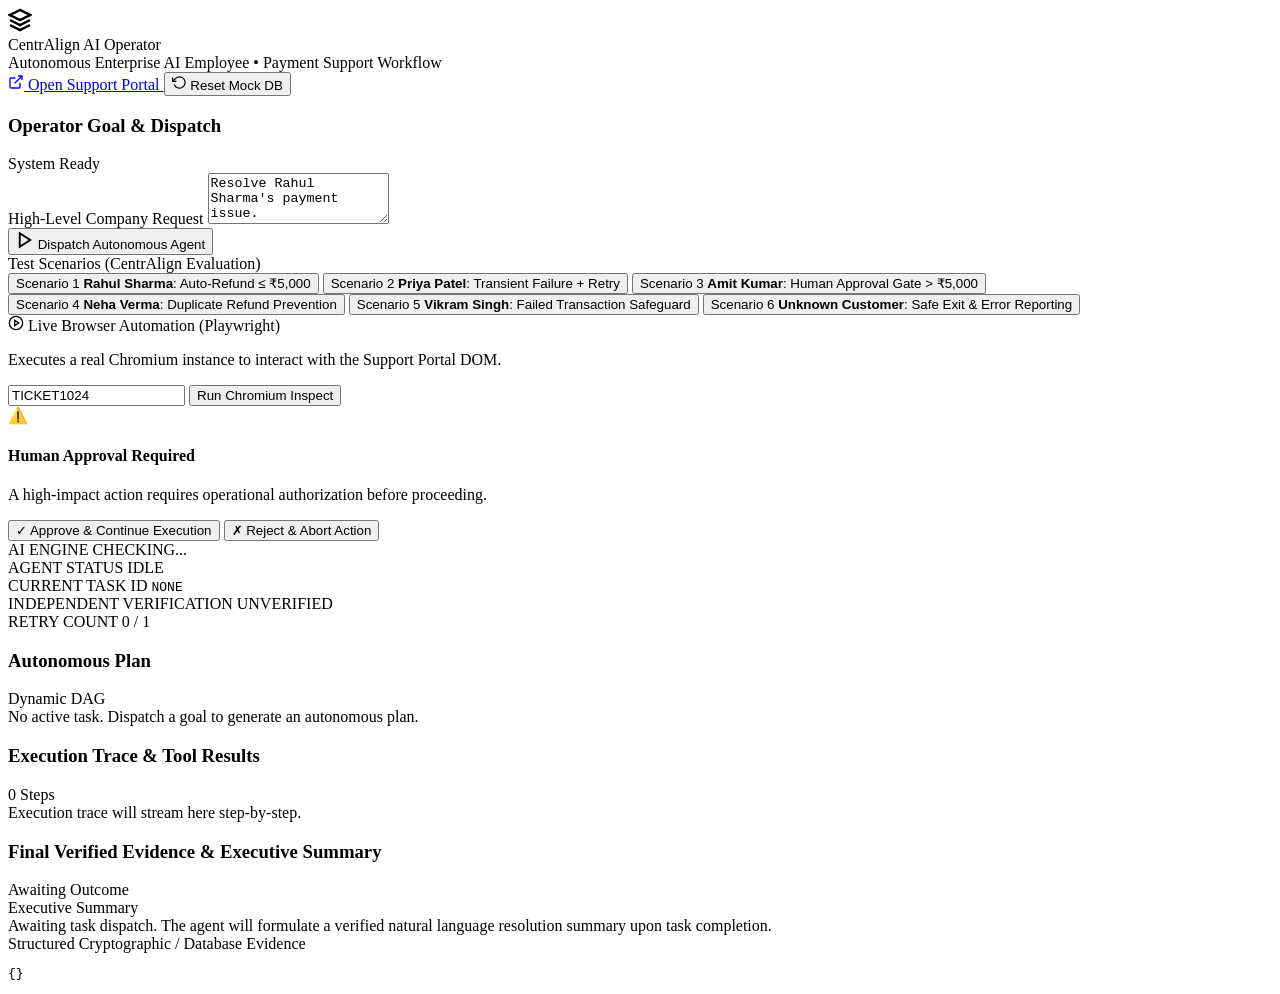
==== frontend/index.html @ fb295f70 "feat: complete CentrAlign AI Operator autonomous enterprise employee prototype" ====
<!DOCTYPE html>
<html lang="en">
<head>
    <meta charset="UTF-8">
    <meta name="viewport" content="width=device-width, initial-scale=1.0">
    <title>CentrAlign AI Operator - Enterprise Autonomous Agent</title>
    <link rel="preconnect" href="https://fonts.googleapis.com">
    <link rel="preconnect" href="https://fonts.gstatic.com" crossorigin>
    <link href="https://fonts.googleapis.com/css2?family=Inter:wght@300;400;500;600;700;800&family=JetBrains+Mono:wght@400;500;600&display=swap" rel="stylesheet">
    <link rel="stylesheet" href="/dashboard-static/style.css">
</head>
<body>
    <div class="app-layout">
        <!-- Top Navigation Bar -->
        <header class="navbar">
            <div class="nav-brand">
                <div class="logo-icon">
                    <svg width="24" height="24" viewBox="0 0 24 24" fill="none" stroke="currentColor" stroke-width="2.5">
                        <polygon points="12 2 2 7 12 12 22 7 12 2"></polygon>
                        <polyline points="2 17 12 22 22 17"></polyline>
                        <polyline points="2 12 12 17 22 12"></polyline>
                    </svg>
                </div>
                <div>
                    <div class="brand-title">CentrAlign AI Operator</div>
                    <div class="brand-subtitle">Autonomous Enterprise AI Employee &bull; Payment Support Workflow</div>
                </div>
            </div>
            <div class="nav-controls">
                <a href="/portal" target="_blank" class="nav-link" id="nav-portal-link">
                    <svg width="16" height="16" viewBox="0 0 24 24" fill="none" stroke="currentColor" stroke-width="2"><path d="M18 13v6a2 2 0 0 1-2 2H5a2 2 0 0 1-2-2V8a2 2 0 0 1 2-2h6"></path><polyline points="15 3 21 3 21 9"></polyline><line x1="10" y1="14" x2="21" y2="3"></line></svg>
                    Open Support Portal
                </a>
                <button class="btn-outline-danger" id="btn-reset-db" onclick="resetDatabase()">
                    <svg width="15" height="15" viewBox="0 0 24 24" fill="none" stroke="currentColor" stroke-width="2"><polyline points="1 4 1 10 7 10"></polyline><path d="M3.51 15a9 9 0 1 0 2.13-9.36L1 10"></path></svg>
                    Reset Mock DB
                </button>
            </div>
        </header>

        <!-- Main Content Area -->
        <main class="dashboard-body">
            <!-- Left Panel: Command Input & Scenarios -->
            <aside class="control-panel">
                <section class="card glass-card">
                    <div class="card-header">
                        <h3>Operator Goal & Dispatch</h3>
                        <span class="pulse-indicator online">System Ready</span>
                    </div>

                    <div class="form-group">
                        <label for="goal-input">High-Level Company Request</label>
                        <textarea id="goal-input" rows="3" placeholder="e.g. Resolve Rahul Sharma's payment issue.">Resolve Rahul Sharma's payment issue.</textarea>
                    </div>

                    <div class="actions-group">
                        <button id="btn-start-task" class="btn-primary-glow" onclick="startTask()">
                            <svg width="18" height="18" viewBox="0 0 24 24" fill="none" stroke="currentColor" stroke-width="2.5"><polygon points="5 3 19 12 5 21 5 3"></polygon></svg>
                            Dispatch Autonomous Agent
                        </button>
                    </div>

                    <!-- Preset Scenarios -->
                    <div class="preset-section">
                        <div class="preset-title">Test Scenarios (CentrAlign Evaluation)</div>
                        <div class="preset-buttons">
                            <button class="preset-btn" onclick="setGoal('Resolve Rahul Sharma\'s payment issue.')">
                                <span class="scenario-tag auto">Scenario 1</span>
                                <strong>Rahul Sharma</strong>: Auto-Refund &le; ₹5,000
                            </button>
                            <button class="preset-btn" onclick="setGoal('Resolve Priya Patel\'s payment issue.')">
                                <span class="scenario-tag retry">Scenario 2</span>
                                <strong>Priya Patel</strong>: Transient Failure + Retry
                            </button>
                            <button class="preset-btn" onclick="setGoal('Resolve Amit Kumar\'s payment issue.')">
                                <span class="scenario-tag approval">Scenario 3</span>
                                <strong>Amit Kumar</strong>: Human Approval Gate &gt; ₹5,000
                            </button>
                            <button class="preset-btn" onclick="setGoal('Resolve Neha Verma\'s payment issue.')">
                                <span class="scenario-tag duplicate">Scenario 4</span>
                                <strong>Neha Verma</strong>: Duplicate Refund Prevention
                            </button>
                            <button class="preset-btn" onclick="setGoal('Resolve Vikram Singh\'s payment issue.')">
                                <span class="scenario-tag fail">Scenario 5</span>
                                <strong>Vikram Singh</strong>: Failed Transaction Safeguard
                            </button>
                            <button class="preset-btn" onclick="setGoal('Resolve Unknown Client payment issue.')">
                                <span class="scenario-tag neutral">Scenario 6</span>
                                <strong>Unknown Customer</strong>: Safe Exit & Error Reporting
                            </button>
                        </div>
                    </div>

                    <!-- Playwright Browser Automation Trigger -->
                    <div class="playwright-box">
                        <div class="pw-header">
                            <svg width="16" height="16" viewBox="0 0 24 24" fill="none" stroke="currentColor" stroke-width="2"><circle cx="12" cy="12" r="10"></circle><polygon points="10 8 16 12 10 16 10 8"></polygon></svg>
                            <span>Live Browser Automation (Playwright)</span>
                        </div>
                        <p class="pw-desc">Executes a real Chromium instance to interact with the Support Portal DOM.</p>
                        <div class="pw-inputs">
                            <input type="text" id="pw-ticket-id" value="TICKET1024" placeholder="Ticket ID">
                            <button class="btn-secondary-glow" onclick="runPlaywrightInspect()">Run Chromium Inspect</button>
                        </div>
                        <div id="pw-result" class="pw-result-view hidden"></div>
                    </div>
                </section>
            </aside>

            <!-- Right Panel: Execution State, Dynamic Plan, Trace, Approvals, Evidence -->
            <section class="execution-workspace">
                <!-- Human Approval Gate Alert (Rendered conditionally) -->
                <div id="approval-gate-banner" class="approval-card hidden">
                    <div class="approval-icon">⚠️</div>
                    <div class="approval-content">
                        <h4>Human Approval Required</h4>
                        <p id="approval-description">A high-impact action requires operational authorization before proceeding.</p>
                        <div class="approval-meta" id="approval-meta-box">
                            <!-- Injected by JS -->
                        </div>
                        <div class="approval-actions">
                            <button class="btn-approve" onclick="submitApprovalDecision(true)">
                                ✓ Approve & Continue Execution
                            </button>
                            <button class="btn-reject" onclick="submitApprovalDecision(false)">
                                ✗ Reject & Abort Action
                            </button>
                        </div>
                    </div>
                </div>

                <!-- Status Banner -->
                <div class="status-summary-bar">
                    <div class="status-item">
                        <span class="status-label">AI ENGINE</span>
                        <span id="ai-engine-badge" class="agent-badge idle">CHECKING...</span>
                    </div>
                    <div class="status-item">
                        <span class="status-label">AGENT STATUS</span>
                        <span id="agent-status-badge" class="agent-badge idle">IDLE</span>
                    </div>
                    <div class="status-item">
                        <span class="status-label">CURRENT TASK ID</span>
                        <code id="current-task-id" class="code-id">NONE</code>
                    </div>
                    <div class="status-item">
                        <span class="status-label">INDEPENDENT VERIFICATION</span>
                        <span id="verification-status-badge" class="agent-badge unverified">UNVERIFIED</span>
                    </div>
                    <div class="status-item">
                        <span class="status-label">RETRY COUNT</span>
                        <span id="retry-counter" class="counter-badge">0 / 1</span>
                    </div>
                </div>

                <!-- Dynamic Plan & Trace Columns -->
                <div class="state-columns">
                    <!-- Column 1: Dynamic Execution Plan -->
                    <div class="card glass-card">
                        <div class="card-header">
                            <h3>Autonomous Plan</h3>
                            <span class="sub-pill">Dynamic DAG</span>
                        </div>
                        <div id="plan-container" class="plan-list">
                            <div class="empty-state">No active task. Dispatch a goal to generate an autonomous plan.</div>
                        </div>
                    </div>

                    <!-- Column 2: Live Execution Trace -->
                    <div class="card glass-card trace-card">
                        <div class="card-header">
                            <h3>Execution Trace & Tool Results</h3>
                            <span class="sub-pill" id="trace-step-count">0 Steps</span>
                        </div>
                        <div id="trace-container" class="trace-feed">
                            <div class="empty-state">Execution trace will stream here step-by-step.</div>
                        </div>
                    </div>
                </div>

                <!-- Evidence & Executive Summary Section -->
                <div class="card glass-card outcome-card">
                    <div class="card-header">
                        <h3>Final Verified Evidence & Executive Summary</h3>
                        <span class="sub-pill" id="evidence-status-pill">Awaiting Outcome</span>
                    </div>
                    
                    <div class="outcome-grid">
                        <div class="summary-box">
                            <span class="box-title">Executive Summary</span>
                            <div id="executive-summary-text" class="summary-content">
                                Awaiting task dispatch. The agent will formulate a verified natural language resolution summary upon task completion.
                            </div>
                        </div>

                        <div class="evidence-box">
                            <span class="box-title">Structured Cryptographic / Database Evidence</span>
                            <pre id="evidence-json-viewer" class="json-viewer">{}</pre>
                        </div>
                    </div>
                </div>
            </section>
        </main>
    </div>

    <!-- Notification Toast -->
    <div id="toast" class="toast hidden"></div>

    <script src="/dashboard-static/app.js"></script>
</body>
</html>
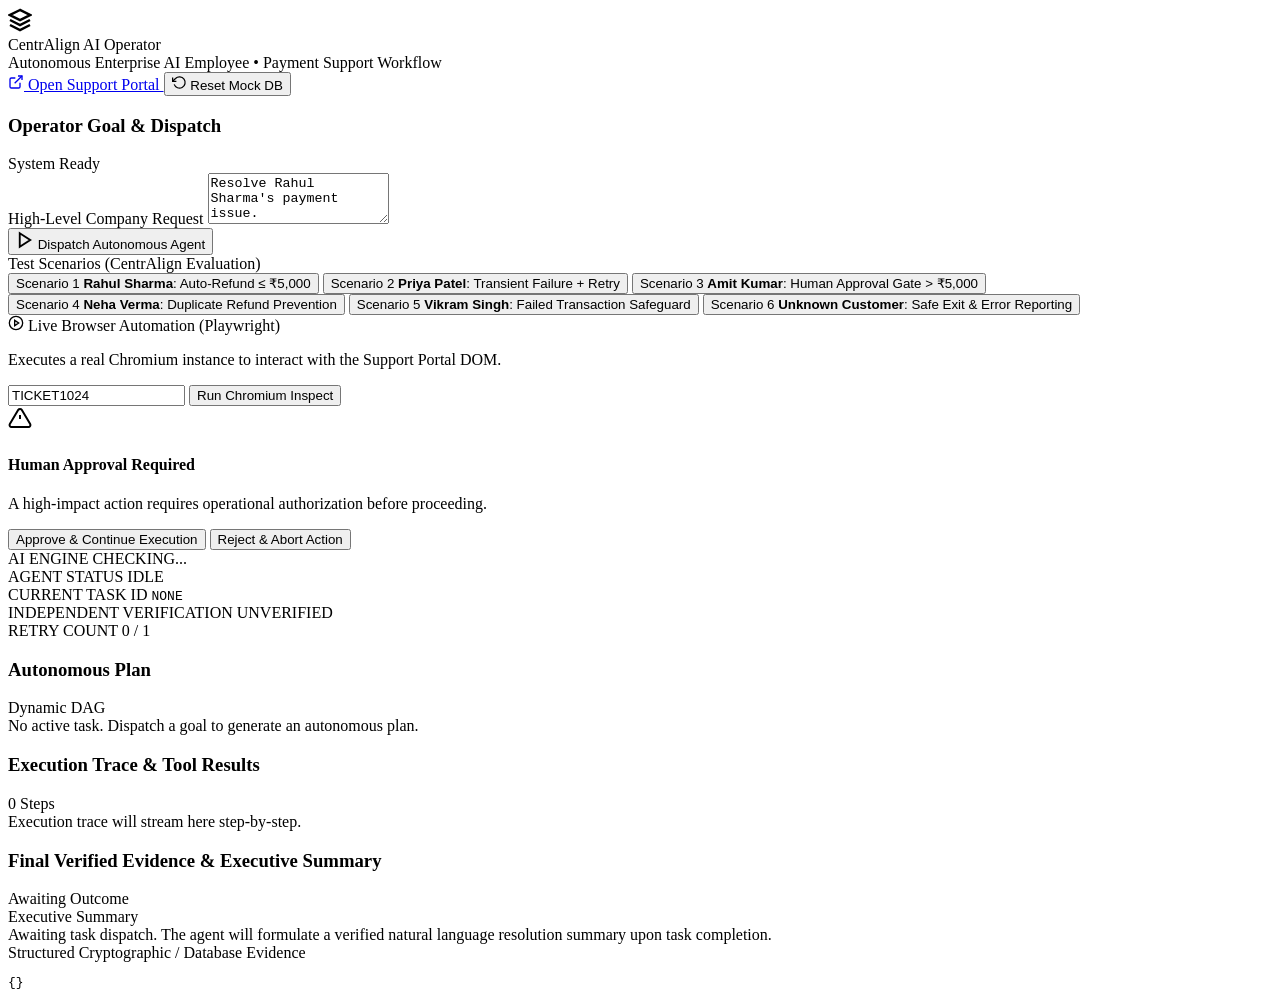
==== commit f1953765: "feat: add Dockerfile, render deployment blueprint, and remove UI emojis" ====
--- a/frontend/index.html
+++ b/frontend/index.html
@@ -111,7 +111,13 @@
             <section class="execution-workspace">
                 <!-- Human Approval Gate Alert (Rendered conditionally) -->
                 <div id="approval-gate-banner" class="approval-card hidden">
-                    <div class="approval-icon">⚠️</div>
+                    <div class="approval-icon">
+                        <svg width="24" height="24" viewBox="0 0 24 24" fill="none" stroke="currentColor" stroke-width="2">
+                            <path d="M10.29 3.86L1.82 18a2 2 0 0 0 1.71 3h16.94a2 2 0 0 0 1.71-3L13.71 3.86a2 2 0 0 0-3.42 0z"></path>
+                            <line x1="12" y1="9" x2="12" y2="13"></line>
+                            <line x1="12" y1="17" x2="12.01" y2="17"></line>
+                        </svg>
+                    </div>
                     <div class="approval-content">
                         <h4>Human Approval Required</h4>
                         <p id="approval-description">A high-impact action requires operational authorization before proceeding.</p>
@@ -120,10 +126,10 @@
                         </div>
                         <div class="approval-actions">
                             <button class="btn-approve" onclick="submitApprovalDecision(true)">
-                                ✓ Approve & Continue Execution
+                                Approve & Continue Execution
                             </button>
                             <button class="btn-reject" onclick="submitApprovalDecision(false)">
-                                ✗ Reject & Abort Action
+                                Reject & Abort Action
                             </button>
                         </div>
                     </div>
